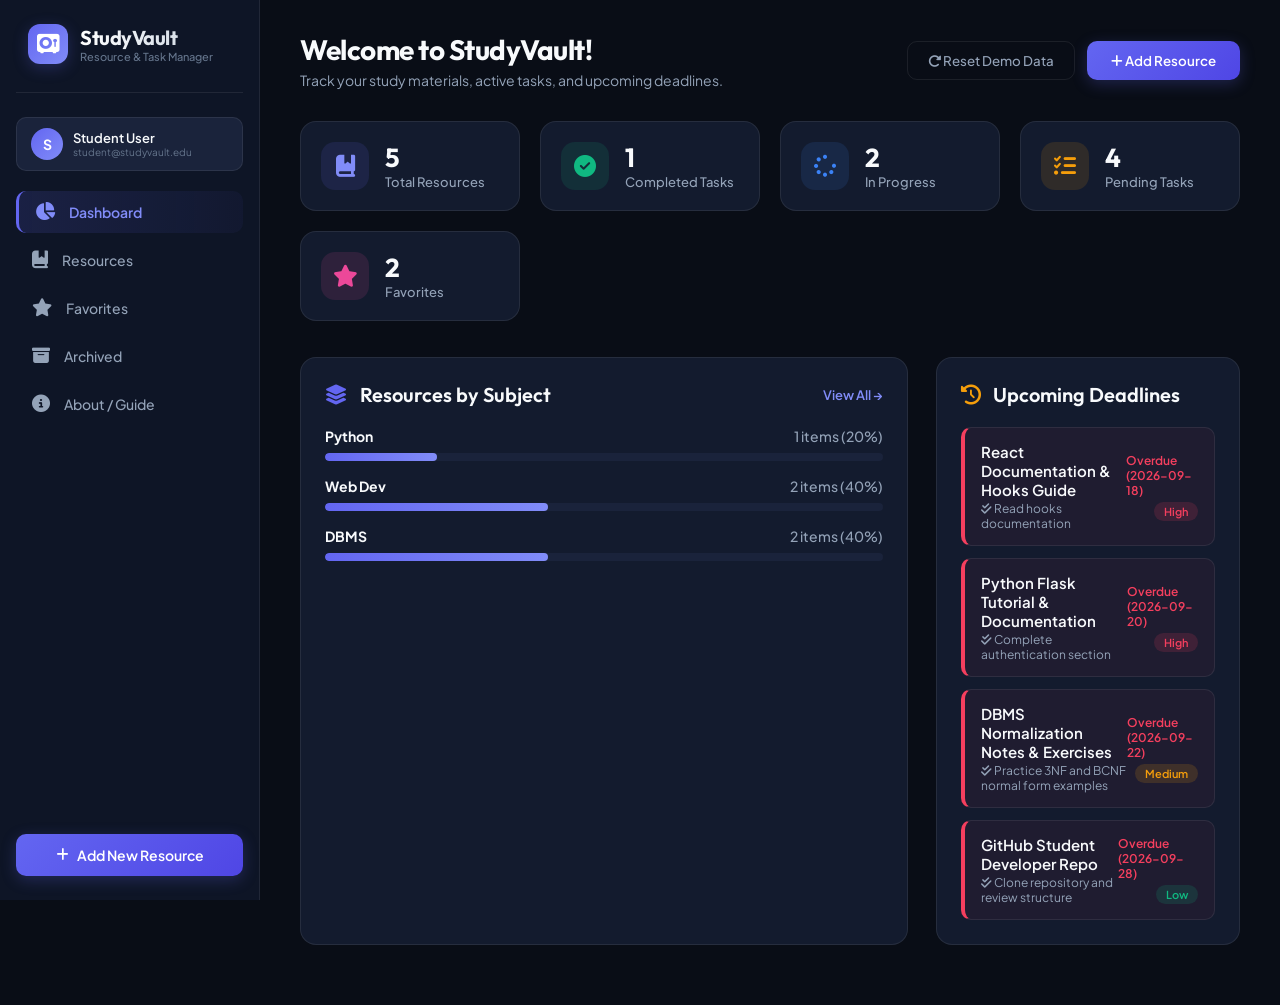
==== index.html @ 20b6e7e4 "Add live index.html for GitHub Pages deployment" ====
<!DOCTYPE html>
<html lang="en">
<head>
  <meta charset="UTF-8">
  <meta name="viewport" content="width=device-width, initial-scale=1.0">
  <title>StudyVault - Student Study Resource & Task Manager</title>
  <link rel="stylesheet" href="static/css/style.css">
  <link rel="stylesheet" href="https://cdnjs.cloudflare.com/ajax/libs/font-awesome/6.4.0/css/all.min.css">
</head>
<body>
  <div class="app-container">
    <!-- Sidebar Navigation -->
    <aside class="sidebar" id="sidebar">
      <div class="brand">
        <div class="brand-icon">
          <i class="fa-solid fa-vault"></i>
        </div>
        <div class="brand-text">
          <h1>StudyVault</h1>
          <p>Resource & Task Manager</p>
        </div>
      </div>

      <div style="background-color: var(--bg-input); border: 1px solid var(--border-color); border-radius: var(--radius-md); padding: 10px 14px; margin-bottom: 20px; display: flex; align-items: center; gap: 10px;">
        <div style="width: 32px; height: 32px; border-radius: 50%; background: linear-gradient(135deg, var(--primary), #818cf8); display: flex; align-items: center; justify-content: center; font-weight: 700; color: white; font-size: 14px;">
          S
        </div>
        <div style="overflow: hidden;">
          <div style="font-size: 13px; font-weight: 600; white-space: nowrap; overflow: hidden; text-overflow: ellipsis; color: var(--text-main);">
            Student User
          </div>
          <div style="font-size: 10px; color: var(--text-dim); white-space: nowrap; overflow: hidden; text-overflow: ellipsis;">
            student@studyvault.edu
          </div>
        </div>
      </div>

      <ul class="nav-menu">
        <li class="nav-item active" id="nav-dashboard" onclick="switchTab('dashboard')">
          <a href="#">
            <span class="nav-icon"><i class="fa-solid fa-chart-pie"></i></span>
            Dashboard
          </a>
        </li>
        <li class="nav-item" id="nav-resources" onclick="switchTab('resources')">
          <a href="#">
            <span class="nav-icon"><i class="fa-solid fa-book-bookmark"></i></span>
            Resources
          </a>
        </li>
        <li class="nav-item" id="nav-favorites" onclick="switchTab('favorites')">
          <a href="#">
            <span class="nav-icon"><i class="fa-solid fa-star"></i></span>
            Favorites
          </a>
        </li>
        <li class="nav-item" id="nav-archived" onclick="switchTab('archived')">
          <a href="#">
            <span class="nav-icon"><i class="fa-solid fa-box-archive"></i></span>
            Archived
          </a>
        </li>
        <li class="nav-item" id="nav-about" onclick="switchTab('about')">
          <a href="#">
            <span class="nav-icon"><i class="fa-solid fa-circle-info"></i></span>
            About / Guide
          </a>
        </li>
      </ul>

      <button class="btn-quick-add" onclick="openAddModal()">
        <i class="fa-solid fa-plus"></i> Add New Resource
      </button>
    </aside>

    <!-- Main Content -->
    <main class="main-content">
      <!-- DASHBOARD TAB -->
      <div id="tab-dashboard" class="tab-pane">
        <div class="top-bar">
          <div class="page-title">
            <h2>Welcome to StudyVault!</h2>
            <p>Track your study materials, active tasks, and upcoming deadlines.</p>
          </div>
          <div class="top-actions">
            <button class="btn-cancel" onclick="resetSampleData()" title="Reset Sample Data">
              <i class="fa-solid fa-rotate-right"></i> Reset Demo Data
            </button>
            <button class="btn-save" onclick="openAddModal()">
              <i class="fa-solid fa-plus"></i> Add Resource
            </button>
          </div>
        </div>

        <div class="stats-grid">
          <div class="stat-card">
            <div class="stat-icon-wrapper stat-total"><i class="fa-solid fa-book-bookmark"></i></div>
            <div class="stat-info">
              <div class="stat-value" id="dashTotal">0</div>
              <div class="stat-label">Total Resources</div>
            </div>
          </div>
          <div class="stat-card">
            <div class="stat-icon-wrapper stat-completed"><i class="fa-solid fa-circle-check"></i></div>
            <div class="stat-info">
              <div class="stat-value" id="dashCompleted">0</div>
              <div class="stat-label">Completed Tasks</div>
            </div>
          </div>
          <div class="stat-card">
            <div class="stat-icon-wrapper stat-progress"><i class="fa-solid fa-spinner"></i></div>
            <div class="stat-info">
              <div class="stat-value" id="dashProgress">0</div>
              <div class="stat-label">In Progress</div>
            </div>
          </div>
          <div class="stat-card">
            <div class="stat-icon-wrapper stat-tasks"><i class="fa-solid fa-list-check"></i></div>
            <div class="stat-info">
              <div class="stat-value" id="dashPending">0</div>
              <div class="stat-label">Pending Tasks</div>
            </div>
          </div>
          <div class="stat-card">
            <div class="stat-icon-wrapper stat-favorites"><i class="fa-solid fa-star"></i></div>
            <div class="stat-info">
              <div class="stat-value" id="dashFavs">0</div>
              <div class="stat-label">Favorites</div>
            </div>
          </div>
        </div>

        <div class="dashboard-grid">
          <div class="panel">
            <div class="section-header">
              <h3><i class="fa-solid fa-layer-group" style="color: var(--primary); margin-right: 8px;"></i> Resources by Subject</h3>
              <a href="#" onclick="switchTab('resources')" style="color: #818cf8; text-decoration: none; font-size: 13px; font-weight: 600;">View All &rarr;</a>
            </div>
            <div class="subject-list" id="dashSubjectList"></div>
          </div>

          <div class="panel">
            <div class="section-header">
              <h3><i class="fa-solid fa-clock-rotate-left" style="color: var(--priority-medium); margin-right: 8px;"></i> Upcoming Deadlines</h3>
            </div>
            <div class="deadline-list" id="dashDeadlineList"></div>
          </div>
        </div>
      </div>

      <!-- RESOURCES CATALOG TAB -->
      <div id="tab-resources" class="tab-pane" style="display: none;">
        <div class="top-bar">
          <div class="page-title">
            <h2>Study Resources Catalog</h2>
            <p>Organize, search, and manage your websites, tutorials, and repositories.</p>
          </div>
          <div class="top-actions">
            <button class="btn-save" onclick="openAddModal()">
              <i class="fa-solid fa-plus"></i> Add Resource
            </button>
          </div>
        </div>

        <div class="filter-bar">
          <div class="search-box">
            <i class="fa-solid fa-magnifying-glass search-icon"></i>
            <input type="text" id="searchInput" placeholder="Search by title, subject, tags, task..." oninput="renderApp()">
          </div>
          <select id="filterSubject" class="filter-select" onchange="renderApp()"><option value="">All Subjects</option></select>
          <select id="filterCategory" class="filter-select" onchange="renderApp()">
            <option value="">All Categories</option>
            <option value="Tutorial">Tutorial</option>
            <option value="YouTube">YouTube</option>
            <option value="GitHub">GitHub</option>
            <option value="Documentation">Documentation</option>
            <option value="Research">Research</option>
            <option value="Notes">Notes</option>
            <option value="Other">Other</option>
          </select>
          <select id="filterStatus" class="filter-select" onchange="renderApp()">
            <option value="">All Statuses</option>
            <option value="Not Started">Not Started</option>
            <option value="In Progress">In Progress</option>
            <option value="Completed">Completed</option>
          </select>
          <select id="filterPriority" class="filter-select" onchange="renderApp()">
            <option value="">All Priorities</option>
            <option value="High">High Priority</option>
            <option value="Medium">Medium Priority</option>
            <option value="Low">Low Priority</option>
          </select>
          <button class="btn-cancel" onclick="resetFilterInputs()" style="padding: 10px 14px; font-size: 13px;">
            <i class="fa-solid fa-filter-circle-xmark"></i> Clear Filters
          </button>
        </div>

        <div class="resource-grid" id="gridResources"></div>
      </div>

      <!-- FAVORITES TAB -->
      <div id="tab-favorites" class="tab-pane" style="display: none;">
        <div class="top-bar">
          <div class="page-title">
            <h2><i class="fa-solid fa-star" style="color: #ec4899; margin-right: 6px;"></i> Favorite Resources</h2>
            <p>Starred tutorials, documentation, and key links.</p>
          </div>
        </div>
        <div class="resource-grid" id="gridFavorites"></div>
      </div>

      <!-- ARCHIVED TAB -->
      <div id="tab-archived" class="tab-pane" style="display: none;">
        <div class="top-bar">
          <div class="page-title">
            <h2><i class="fa-solid fa-box-archive" style="color: var(--text-dim); margin-right: 6px;"></i> Archived Resources</h2>
            <p>Stored resources kept out of active view. Restore anytime.</p>
          </div>
        </div>
        <div class="resource-grid" id="gridArchived"></div>
      </div>

      <!-- ABOUT TAB -->
      <div id="tab-about" class="tab-pane" style="display: none;">
        <div class="top-bar">
          <div class="page-title">
            <h2>About StudyVault & Demo Checklist</h2>
            <p>Student resource & task management system.</p>
          </div>
        </div>
        <div class="panel">
          <h3 style="margin-bottom: 12px; font-family: 'Outfit'; color: #818cf8;"><i class="fa-solid fa-graduation-cap"></i> Concept</h3>
          <p style="color: var(--text-muted); line-height: 1.6; font-size: 14px;">
            StudyVault bridges the gap between saving study links and actually completing tasks. Every resource links directly:
          </p>
          <div style="background-color: var(--bg-input); padding: 16px; border-radius: 10px; margin: 16px 0; display: flex; align-items: center; justify-content: space-around; font-weight: 600; font-size: 14px; border: 1px solid var(--border-color);">
            <div><i class="fa-solid fa-link" style="color: var(--primary);"></i> Study Resource</div> &rarr;
            <div><i class="fa-solid fa-list-check" style="color: var(--priority-medium);"></i> Action Task</div> &rarr;
            <div><i class="fa-solid fa-calendar-days" style="color: var(--priority-high);"></i> Target Deadline</div> &rarr;
            <div><i class="fa-solid fa-circle-check" style="color: var(--status-completed);"></i> Completion</div>
          </div>
        </div>
      </div>
    </main>
  </div>

  <!-- Global Modal Form -->
  <div class="modal-overlay" id="modalOverlay">
    <div class="modal-card">
      <div class="modal-header">
        <h3 id="modalTitle">Add New Study Resource</h3>
        <button class="btn-close-modal" onclick="closeModal()">&times;</button>
      </div>
      <form id="resourceForm" onsubmit="saveResource(event)">
        <input type="hidden" id="resId">
        
        <div class="form-group full">
          <label for="resUrl">Resource Web URL *</label>
          <div class="url-input-wrap">
            <input type="url" id="resUrl" placeholder="https://example.com/flask-tutorial" required onblur="checkDuplicateUrl()">
            <button type="button" class="btn-auto-title" onclick="autoFetchTitle()" id="btnAutoTitle">
              <i class="fa-solid fa-wand-magic-sparkles"></i> Auto Title
            </button>
          </div>
          <small id="dupWarning" style="color: var(--priority-medium); font-size: 11px; margin-top: 4px; display: none;"></small>
        </div>

        <div class="form-group full">
          <label for="resTitle">Resource Title *</label>
          <input type="text" id="resTitle" placeholder="e.g. Python Flask Tutorial & Authentication" required>
        </div>

        <div class="form-grid">
          <div class="form-group">
            <label for="resSubject">Subject *</label>
            <input type="text" id="resSubject" placeholder="e.g. Python, DBMS, Web Dev" required>
          </div>
          <div class="form-group">
            <label for="resCategory">Category</label>
            <select id="resCategory">
              <option value="Tutorial">Tutorial</option>
              <option value="YouTube">YouTube</option>
              <option value="GitHub">GitHub</option>
              <option value="Documentation">Documentation</option>
              <option value="Research">Research</option>
              <option value="Notes">Notes</option>
              <option value="Other">Other</option>
            </select>
          </div>
        </div>

        <div class="form-group full">
          <label for="resTask">Associated Action / Task (Optional)</label>
          <input type="text" id="resTask" placeholder="e.g. Complete authentication section">
        </div>

        <div class="form-grid">
          <div class="form-group">
            <label for="resDeadline">Task Deadline</label>
            <input type="date" id="resDeadline">
          </div>
          <div class="form-group">
            <label for="resPriority">Priority</label>
            <select id="resPriority">
              <option value="Low">Low</option>
              <option value="Medium" selected>Medium</option>
              <option value="High">High</option>
            </select>
          </div>
        </div>

        <div class="form-grid">
          <div class="form-group">
            <label for="resStatus">Status</label>
            <select id="resStatus">
              <option value="Not Started">Not Started</option>
              <option value="In Progress">In Progress</option>
              <option value="Completed">Completed</option>
            </select>
          </div>
          <div class="form-group">
            <label for="resTags">Tags (comma separated)</label>
            <input type="text" id="resTags" placeholder="e.g. flask, auth, python">
          </div>
        </div>

        <div class="form-group full">
          <label for="resDesc">Description / Notes</label>
          <textarea id="resDesc" rows="3" placeholder="Key notes about this link..."></textarea>
        </div>

        <div class="modal-footer">
          <button type="button" class="btn-cancel" onclick="closeModal()">Cancel</button>
          <button type="submit" class="btn-save" id="btnSave">Save Resource</button>
        </div>
      </form>
    </div>
  </div>

  <!-- Delete Modal -->
  <div class="modal-overlay" id="deleteModal">
    <div class="modal-card" style="max-width: 400px; text-align: center;">
      <div style="font-size: 36px; color: var(--priority-high); margin-bottom: 10px;">
        <i class="fa-solid fa-trash-can"></i>
      </div>
      <h3>Confirm Deletion</h3>
      <p style="color: var(--text-muted); font-size: 13px; margin-top: 6px;">Permanently delete this resource?</p>
      <div class="modal-footer" style="justify-content: center; margin-top: 16px;">
        <button type="button" class="btn-cancel" onclick="closeDeleteModal()">Cancel</button>
        <button type="button" class="btn-save" style="background: var(--priority-high);" onclick="confirmDelete()">Delete</button>
      </div>
    </div>
  </div>

  <!-- Toast Container -->
  <div class="toast-container" id="toastContainer"></div>

  <!-- Application Logic -->
  <script>
    const STORAGE_KEY = 'studyvault_resources_v1';
    let resources = [];
    let deleteTargetId = null;

    const initialSeed = [
      {
        id: 101,
        title: "Python Flask Tutorial & Documentation",
        url: "https://flask.palletsprojects.com/en/stable/",
        subject: "Python",
        category: "Tutorial",
        tags: "flask, web, python, backend",
        description: "Official documentation covering Flask fundamentals, application context, blue-prints, and request handling.",
        task: "Complete authentication section",
        deadline: "2026-09-20",
        priority: "High",
        status: "In Progress",
        favorite: 1,
        archived: 0
      },
      {
        id: 102,
        title: "React Documentation & Hooks Guide",
        url: "https://react.dev/learn",
        subject: "Web Dev",
        category: "Documentation",
        tags: "react, frontend, javascript, hooks",
        description: "Interactive guide on modern React, functional components, useEffect, and custom hooks.",
        task: "Read hooks documentation",
        deadline: "2026-09-18",
        priority: "High",
        status: "In Progress",
        favorite: 1,
        archived: 0
      },
      {
        id: 103,
        title: "DBMS Normalization Notes & Exercises",
        url: "https://www.geeksforgeeks.org/dbms-normalization-1nf-2nf-3nf-bcnf/",
        subject: "DBMS",
        category: "Notes",
        tags: "database, normalization, 3NF, BCNF",
        description: "Comprehensive reference guide explaining Functional Dependencies, 1NF, 2NF, 3NF, and BCNF.",
        task: "Practice 3NF and BCNF normal form examples",
        deadline: "2026-09-22",
        priority: "Medium",
        status: "Not Started",
        favorite: 0,
        archived: 0
      },
      {
        id: 104,
        title: "GitHub Student Developer Repo",
        url: "https://github.com/public-apis/public-apis",
        subject: "Web Dev",
        category: "GitHub",
        tags: "github, open-source, apis",
        description: "Collective list of free APIs for software development.",
        task: "Clone repository and review structure",
        deadline: "2026-09-28",
        priority: "Low",
        status: "Not Started",
        favorite: 0,
        archived: 0
      },
      {
        id: 105,
        title: "SQL Join Queries Tutorial",
        url: "https://www.w3schools.com/sql/sql_join.asp",
        subject: "DBMS",
        category: "Tutorial",
        tags: "sql, dbms, queries",
        description: "Visual breakdown of INNER JOIN, LEFT JOIN, and RIGHT JOIN.",
        task: "Solve join queries exercise",
        deadline: "2026-09-15",
        priority: "High",
        status: "Completed",
        favorite: 0,
        archived: 0
      }
    ];

    function loadData() {
      const raw = localStorage.getItem(STORAGE_KEY);
      if (raw) {
        try { resources = JSON.parse(raw); } catch (e) { resources = [...initialSeed]; }
      } else {
        resources = [...initialSeed];
        saveData();
      }
    }

    function saveData() {
      localStorage.setItem(STORAGE_KEY, JSON.stringify(resources));
      renderApp();
    }

    function resetSampleData() {
      if (confirm("Reset all study resources to initial sample data?")) {
        resources = [...initialSeed];
        saveData();
        showToast("Sample data restored!", "success");
      }
    }

    document.addEventListener('DOMContentLoaded', () => {
      loadData();
    });

    function switchTab(tab) {
      document.querySelectorAll('.tab-pane').forEach(el => el.style.display = 'none');
      document.querySelectorAll('.nav-item').forEach(el => el.classList.remove('active'));
      
      document.getElementById(`tab-${tab}`).style.display = 'block';
      const navEl = document.getElementById(`nav-${tab}`);
      if (navEl) navEl.classList.add('active');

      renderApp();
    }

    function renderApp() {
      updateDashboard();
      updateSubjectFilterDropdown();
      renderGrid('gridResources', r => r.archived === 0);
      renderGrid('gridFavorites', r => r.archived === 0 && r.favorite === 1);
      renderGrid('gridArchived', r => r.archived === 1);
    }

    function updateDashboard() {
      const active = resources.filter(r => r.archived === 0);
      const total = active.length;
      const completed = active.filter(r => r.status === 'Completed').length;
      const inProgress = active.filter(r => r.status === 'In Progress').length;
      const pendingTasks = active.filter(r => r.status !== 'Completed' && r.task && r.task.trim()).length;
      const favs = active.filter(r => r.favorite === 1).length;

      document.getElementById('dashTotal').innerText = total;
      document.getElementById('dashCompleted').innerText = completed;
      document.getElementById('dashProgress').innerText = inProgress;
      document.getElementById('dashPending').innerText = pendingTasks;
      document.getElementById('dashFavs').innerText = favs;

      // Subject breakdown
      const counts = {};
      active.forEach(r => {
        const s = r.subject || 'Other';
        counts[s] = (counts[s] || 0) + 1;
      });

      const sbContainer = document.getElementById('dashSubjectList');
      if (Object.keys(counts).length === 0) {
        sbContainer.innerHTML = `<p style="color: var(--text-muted); font-size: 13px;">No subjects added yet.</p>`;
      } else {
        sbContainer.innerHTML = Object.keys(counts).map(s => {
          const count = counts[s];
          const pct = total > 0 ? Math.round((count / total) * 100) : 0;
          return `
            <div class="subject-item">
              <div class="subject-meta">
                <span><strong>${s}</strong></span>
                <span style="color: var(--text-muted);">${count} items (${pct}%)</span>
              </div>
              <div class="subject-bar-bg"><div class="subject-bar-fill" style="width: ${pct}%;"></div></div>
            </div>
          `;
        }).join('');
      }

      // Upcoming Deadlines
      const deadlines = active
        .filter(r => r.deadline && r.status !== 'Completed')
        .sort((a, b) => a.deadline.localeCompare(b.deadline))
        .slice(0, 5);

      const dlContainer = document.getElementById('dashDeadlineList');
      const todayStr = new Date().toISOString().split('T')[0];

      if (deadlines.length === 0) {
        dlContainer.innerHTML = `<p style="color: var(--text-dim); text-align: center; padding: 10px;">No pending deadlines!</p>`;
      } else {
        dlContainer.innerHTML = deadlines.map(d => {
          const isOverdue = d.deadline < todayStr;
          return `
            <div class="deadline-card ${isOverdue ? 'overdue' : ''}">
              <div class="deadline-info">
                <h4>${d.title}</h4>
                <p><i class="fa-solid fa-check-double"></i> ${d.task || 'Study Resource'}</p>
              </div>
              <div class="deadline-tag">
                <span class="due-date ${isOverdue ? 'overdue-text' : ''}">${isOverdue ? 'Overdue (' + d.deadline + ')' : d.deadline}</span>
                <span class="badge badge-priority-${d.priority.toLowerCase()}">${d.priority}</span>
              </div>
            </div>
          `;
        }).join('');
      }
    }

    function updateSubjectFilterDropdown() {
      const select = document.getElementById('filterSubject');
      if (!select) return;
      const current = select.value;
      const set = new Set();
      resources.forEach(r => r.subject && set.add(r.subject));
      
      let html = `<option value="">All Subjects</option>`;
      Array.from(set).sort().forEach(s => {
        html += `<option value="${s}" ${current === s ? 'selected' : ''}>${s}</option>`;
      });
      select.innerHTML = html;
    }

    function renderGrid(gridId, predicate) {
      const container = document.getElementById(gridId);
      if (!container) return;

      let list = resources.filter(predicate);

      if (gridId === 'gridResources') {
        const q = (document.getElementById('searchInput')?.value || '').toLowerCase().trim();
        const sub = document.getElementById('filterSubject')?.value || '';
        const cat = document.getElementById('filterCategory')?.value || '';
        const st = document.getElementById('filterStatus')?.value || '';
        const pri = document.getElementById('filterPriority')?.value || '';

        if (sub) list = list.filter(r => r.subject.toLowerCase() === sub.toLowerCase());
        if (cat) list = list.filter(r => (r.category || 'Other').toLowerCase() === cat.toLowerCase());
        if (st) list = list.filter(r => r.status.toLowerCase() === st.toLowerCase());
        if (pri) list = list.filter(r => r.priority.toLowerCase() === pri.toLowerCase());
        if (q) {
          list = list.filter(r =>
            r.title.toLowerCase().includes(q) ||
            r.subject.toLowerCase().includes(q) ||
            (r.tags && r.tags.toLowerCase().includes(q)) ||
            (r.task && r.task.toLowerCase().includes(q)) ||
            (r.description && r.description.toLowerCase().includes(q))
          );
        }
      }

      if (list.length === 0) {
        container.innerHTML = `
          <div class="empty-state">
            <i class="fa-solid fa-folder-open empty-icon"></i>
            <h4>No study resources found</h4>
            <p>Try clearing filters or adding a new resource!</p>
          </div>
        `;
        return;
      }

      const todayStr = new Date().toISOString().split('T')[0];

      container.innerHTML = list.map(r => {
        const isFav = r.favorite === 1;
        const isArch = r.archived === 1;
        const isOverdue = r.deadline && r.deadline < todayStr && r.status !== 'Completed';

        const tagPills = r.tags ? r.tags.split(',').map(t => `<span class="tag-pill">#${t.trim()}</span>`).join(' ') : '';

        return `
          <div class="resource-card">
            <div class="card-header">
              <div class="card-badges">
                <span class="badge badge-subject">${r.subject}</span>
                <span class="badge badge-category">${r.category || 'Other'}</span>
                <span class="badge badge-priority-${r.priority.toLowerCase()}">${r.priority}</span>
              </div>
              ${!isArch ? `
                <button class="btn-fav ${isFav ? 'active' : ''}" onclick="toggleFav(${r.id})">
                  <i class="fa-${isFav ? 'solid' : 'regular'} fa-star"></i>
                </button>
              ` : ''}
            </div>

            <div>
              <h3 class="card-title">${r.title}</h3>
              ${r.description ? `<p class="card-desc" style="margin-top: 6px;">${r.description}</p>` : ''}
            </div>

            ${r.task ? `
              <div class="card-task-box">
                <div class="card-task-title"><i class="fa-solid fa-list-check"></i> Associated Action</div>
                <div class="card-task-text">${r.task}</div>
              </div>
            ` : ''}

            <div style="display: flex; justify-content: space-between; align-items: center;">
              ${r.deadline ? `<div class="card-deadline"><i class="fa-solid fa-calendar-day"></i> Due: <span class="due-date ${isOverdue ? 'overdue-text' : ''}">${isOverdue ? 'Overdue (' + r.deadline + ')' : r.deadline}</span></div>` : '<div></div>'}
              <select class="status-dropdown badge-status-${r.status.toLowerCase().replace(/\s+/g, '-')}" onchange="changeStatus(${r.id}, this.value)">
                <option value="Not Started" ${r.status === 'Not Started' ? 'selected' : ''}>Not Started</option>
                <option value="In Progress" ${r.status === 'In Progress' ? 'selected' : ''}>In Progress</option>
                <option value="Completed" ${r.status === 'Completed' ? 'selected' : ''}>Completed</option>
              </select>
            </div>

            ${tagPills ? `<div class="tags-list">${tagPills}</div>` : ''}

            <div class="card-actions">
              <a href="${r.url}" target="_blank" rel="noopener" class="btn-open-link">
                <i class="fa-solid fa-arrow-up-right-from-square"></i> Open Resource
              </a>
              <div class="btn-action-group">
                ${isArch ? `
                  <button class="btn-icon" onclick="toggleArchive(${r.id})" title="Restore"><i class="fa-solid fa-rotate-left"></i></button>
                  <button class="btn-icon danger" onclick="openDeleteModal(${r.id})" title="Delete"><i class="fa-solid fa-trash-can"></i></button>
                ` : `
                  <button class="btn-icon" onclick="openEditModal(${r.id})" title="Edit"><i class="fa-solid fa-pen-to-square"></i></button>
                  <button class="btn-icon" onclick="toggleArchive(${r.id})" title="Archive"><i class="fa-solid fa-box-archive"></i></button>
                  <button class="btn-icon danger" onclick="openDeleteModal(${r.id})" title="Delete"><i class="fa-solid fa-trash-can"></i></button>
                `}
              </div>
            </div>
          </div>
        `;
      }).join('');
    }

    // Modal Operations
    function openAddModal() {
      document.getElementById('modalTitle').innerText = 'Add New Study Resource';
      document.getElementById('resourceForm').reset();
      document.getElementById('resId').value = '';
      document.getElementById('dupWarning').style.display = 'none';
      document.getElementById('modalOverlay').classList.add('active');
    }

    function openEditModal(id) {
      const item = resources.find(r => r.id === id);
      if (!item) return;
      document.getElementById('modalTitle').innerText = 'Edit Study Resource';
      document.getElementById('resId').value = item.id;
      document.getElementById('resUrl').value = item.url;
      document.getElementById('resTitle').value = item.title;
      document.getElementById('resSubject').value = item.subject;
      document.getElementById('resCategory').value = item.category || 'Other';
      document.getElementById('resTask').value = item.task || '';
      document.getElementById('resDeadline').value = item.deadline || '';
      document.getElementById('resPriority').value = item.priority || 'Medium';
      document.getElementById('resStatus').value = item.status || 'Not Started';
      document.getElementById('resTags').value = item.tags || '';
      document.getElementById('resDesc').value = item.description || '';
      document.getElementById('dupWarning').style.display = 'none';
      document.getElementById('modalOverlay').classList.add('active');
    }

    function closeModal() {
      document.getElementById('modalOverlay').classList.remove('active');
    }

    function checkDuplicateUrl() {
      const url = document.getElementById('resUrl').value.trim().toLowerCase();
      const currentId = document.getElementById('resId').value;
      const warning = document.getElementById('dupWarning');

      if (!url) { warning.style.display = 'none'; return; }

      const exists = resources.some(r => r.url.toLowerCase().replace(/\/$/, '') === url.replace(/\/$/, '') && String(r.id) !== String(currentId));
      if (exists) {
        warning.innerText = 'This resource URL is already saved in your vault.';
        warning.style.display = 'block';
      } else {
        warning.style.display = 'none';
      }
    }

    function autoFetchTitle() {
      const url = document.getElementById('resUrl').value.trim();
      const titleInput = document.getElementById('resTitle');
      const btn = document.getElementById('btnAutoTitle');

      if (!url) { showToast('Please enter a URL first!', 'warning'); return; }

      btn.innerHTML = `<i class="fa-solid fa-spinner fa-spin"></i> Fetching...`;
      
      // Use client fetch or fallback title clean up
      fetch(`https://api.allorigins.win/get?url=${encodeURIComponent(url)}`)
        .then(res => res.json())
        .then(data => {
          btn.innerHTML = `<i class="fa-solid fa-wand-magic-sparkles"></i> Auto Title`;
          if (data && data.contents) {
            const match = data.contents.match(/<title[^>]*>([^<]+)<\/title>/i);
            if (match && match[1]) {
              titleInput.value = match[1].trim();
              showToast("Title fetched automatically!", "success");
              return;
            }
          }
          fallbackTitleGenerator(url);
        })
        .catch(() => {
          btn.innerHTML = `<i class="fa-solid fa-wand-magic-sparkles"></i> Auto Title`;
          fallbackTitleGenerator(url);
        });
    }

    function fallbackTitleGenerator(url) {
      try {
        const parsed = new URL(url.startsWith('http') ? url : 'https://' + url);
        let name = parsed.pathname.split('/').filter(Boolean).pop() || parsed.hostname;
        name = name.replace(/[-_]/g, ' ').replace(/\.[^/.]+$/, '');
        name = name.charAt(0).toUpperCase() + name.slice(1);
        document.getElementById('resTitle').value = name;
        showToast("Auto-generated clean title from URL!", "info");
      } catch (e) {
        showToast("Please type title manually.", "warning");
      }
    }

    function saveResource(event) {
      event.preventDefault();
      const id = document.getElementById('resId').value;
      const url = document.getElementById('resUrl').value.trim();
      const title = document.getElementById('resTitle').value.trim();
      const subject = document.getElementById('resSubject').value.trim();

      const exists = resources.some(r => r.url.toLowerCase().replace(/\/$/, '') === url.toLowerCase().replace(/\/$/, '') && String(r.id) !== String(id));
      if (exists) {
        showToast('This URL is already saved in your StudyVault!', 'warning');
        return;
      }

      const itemData = {
        title,
        url: url.startsWith('http') ? url : 'https://' + url,
        subject,
        category: document.getElementById('resCategory').value,
        task: document.getElementById('resTask').value.trim(),
        deadline: document.getElementById('resDeadline').value,
        priority: document.getElementById('resPriority').value,
        status: document.getElementById('resStatus').value,
        tags: document.getElementById('resTags').value.trim(),
        description: document.getElementById('resDesc').value.trim()
      };

      if (id) {
        const idx = resources.findIndex(r => String(r.id) === String(id));
        if (idx !== -1) {
          resources[idx] = { ...resources[idx], ...itemData };
          showToast('Resource updated successfully!', 'success');
        }
      } else {
        const newItem = {
          id: Date.now(),
          ...itemData,
          favorite: 0,
          archived: 0
        };
        resources.unshift(newItem);
        showToast('Study resource added!', 'success');
      }

      closeModal();
      saveData();
    }

    function toggleFav(id) {
      const item = resources.find(r => r.id === id);
      if (item) {
        item.favorite = item.favorite === 1 ? 0 : 1;
        showToast(item.favorite === 1 ? 'Added to Favorites!' : 'Removed from Favorites', 'info');
        saveData();
      }
    }

    function toggleArchive(id) {
      const item = resources.find(r => r.id === id);
      if (item) {
        item.archived = item.archived === 1 ? 0 : 1;
        showToast(item.archived === 1 ? 'Resource archived!' : 'Resource restored!', 'info');
        saveData();
      }
    }

    function changeStatus(id, newStatus) {
      const item = resources.find(r => r.id === id);
      if (item) {
        item.status = newStatus;
        showToast(`Status updated to "${newStatus}"`, 'success');
        saveData();
      }
    }

    function openDeleteModal(id) {
      deleteTargetId = id;
      document.getElementById('deleteModal').classList.add('active');
    }
    function closeDeleteModal() {
      deleteTargetId = null;
      document.getElementById('deleteModal').classList.remove('active');
    }
    function confirmDelete() {
      if (deleteTargetId) {
        resources = resources.filter(r => r.id !== deleteTargetId);
        showToast('Resource permanently deleted!', 'success');
        closeDeleteModal();
        saveData();
      }
    }

    function resetFilterInputs() {
      if (document.getElementById('searchInput')) document.getElementById('searchInput').value = '';
      if (document.getElementById('filterSubject')) document.getElementById('filterSubject').value = '';
      if (document.getElementById('filterCategory')) document.getElementById('filterCategory').value = '';
      if (document.getElementById('filterStatus')) document.getElementById('filterStatus').value = '';
      if (document.getElementById('filterPriority')) document.getElementById('filterPriority').value = '';
      renderApp();
    }

    function showToast(msg, type = 'info') {
      const container = document.getElementById('toastContainer');
      const toast = document.createElement('div');
      toast.className = `toast ${type}`;
      toast.innerHTML = `<i class="fa-solid fa-circle-info"></i><div class="toast-msg">${msg}</div>`;
      container.appendChild(toast);
      setTimeout(() => {
        toast.style.opacity = '0';
        setTimeout(() => toast.remove(), 300);
      }, 3000);
    }
  </script>
</body>
</html>
---- static/css/style.css ----
/* StudyVault - Premium Dark/Modern CSS Design System */
@import url('https://fonts.googleapis.com/css2?family=Outfit:wght@300;400;500;600;700&family=Plus+Jakarta+Sans:wght@400;500;600;700&display=swap');

:root {
  /* Theme Colors */
  --bg-dark: #090d16;
  --bg-card: #131b2e;
  --bg-card-hover: #1c2744;
  --bg-sidebar: #0e1526;
  --bg-input: #1a233b;
  
  --border-color: rgba(255, 255, 255, 0.08);
  --border-color-focus: #6366f1;
  
  --primary: #6366f1;
  --primary-hover: #4f46e5;
  --primary-glow: rgba(99, 102, 241, 0.25);
  
  --text-main: #f8fafc;
  --text-muted: #94a3b8;
  --text-dim: #64748b;

  /* Status Colors */
  --status-completed: #10b981;
  --status-completed-bg: rgba(16, 185, 129, 0.12);
  --status-progress: #3b82f6;
  --status-progress-bg: rgba(59, 130, 246, 0.12);
  --status-notstarted: #64748b;
  --status-notstarted-bg: rgba(100, 116, 139, 0.15);

  /* Priority Colors */
  --priority-high: #f43f5e;
  --priority-high-bg: rgba(244, 63, 94, 0.15);
  --priority-medium: #f59e0b;
  --priority-medium-bg: rgba(245, 158, 11, 0.15);
  --priority-low: #10b981;
  --priority-low-bg: rgba(16, 185, 129, 0.15);

  /* Shadows & Radius */
  --radius-lg: 16px;
  --radius-md: 10px;
  --radius-sm: 6px;
  --shadow-main: 0 10px 25px -5px rgba(0, 0, 0, 0.4);
  --transition: all 0.2s cubic-bezier(0.4, 0, 0.2, 1);
}

/* Reset & Base Styles */
* {
  margin: 0;
  padding: 0;
  box-sizing: border-box;
  font-family: 'Plus Jakarta Sans', sans-serif;
}

body {
  background-color: var(--bg-dark);
  color: var(--text-main);
  min-height: 100vh;
  display: flex;
  overflow-x: hidden;
}

/* App Container */
.app-container {
  display: flex;
  width: 100vw;
  min-height: 100vh;
}

/* Sidebar Navigation */
.sidebar {
  width: 260px;
  background-color: var(--bg-sidebar);
  border-right: 1px solid var(--border-color);
  display: flex;
  flex-direction: column;
  padding: 24px 16px;
  position: fixed;
  height: 100vh;
  z-index: 100;
  transition: var(--transition);
}

.brand {
  display: flex;
  align-items: center;
  gap: 12px;
  padding: 0 12px 28px 12px;
  border-bottom: 1px solid var(--border-color);
  margin-bottom: 24px;
}

.brand-icon {
  width: 40px;
  height: 40px;
  background: linear-gradient(135deg, var(--primary), #818cf8);
  border-radius: 12px;
  display: flex;
  align-items: center;
  justify-content: center;
  font-size: 20px;
  color: white;
  box-shadow: 0 4px 15px var(--primary-glow);
}

.brand-text h1 {
  font-family: 'Outfit', sans-serif;
  font-size: 20px;
  font-weight: 700;
  letter-spacing: -0.5px;
  background: linear-gradient(to right, #ffffff, #cbd5e1);
  -webkit-background-clip: text;
  -webkit-text-fill-color: transparent;
}

.brand-text p {
  font-size: 11px;
  color: var(--text-dim);
  font-weight: 500;
}

/* Nav Menu */
.nav-menu {
  display: flex;
  flex-direction: column;
  gap: 6px;
  list-style: none;
  flex: 1;
}

.nav-item a {
  display: flex;
  align-items: center;
  gap: 14px;
  padding: 12px 16px;
  color: var(--text-muted);
  text-decoration: none;
  border-radius: var(--radius-md);
  font-size: 14px;
  font-weight: 500;
  transition: var(--transition);
}

.nav-item a:hover {
  background-color: rgba(255, 255, 255, 0.05);
  color: var(--text-main);
}

.nav-item.active a {
  background: linear-gradient(90deg, rgba(99, 102, 241, 0.15), rgba(99, 102, 241, 0.05));
  color: #818cf8;
  border-left: 3px solid var(--primary);
  font-weight: 600;
}

.nav-icon {
  font-size: 18px;
  display: flex;
  align-items: center;
}

.badge-count {
  margin-left: auto;
  background: var(--bg-input);
  padding: 2px 8px;
  border-radius: 20px;
  font-size: 11px;
  color: var(--text-muted);
}

/* Quick Add Button in Sidebar */
.btn-quick-add {
  width: 100%;
  padding: 12px;
  background: linear-gradient(135deg, var(--primary), #4f46e5);
  color: white;
  border: none;
  border-radius: var(--radius-md);
  font-weight: 600;
  font-size: 14px;
  display: flex;
  align-items: center;
  justify-content: center;
  gap: 8px;
  cursor: pointer;
  box-shadow: 0 4px 15px var(--primary-glow);
  transition: var(--transition);
  margin-top: auto;
}

.btn-quick-add:hover {
  transform: translateY(-2px);
  box-shadow: 0 6px 20px rgba(99, 102, 241, 0.4);
}

/* Main Content Area */
.main-content {
  margin-left: 260px;
  flex: 1;
  padding: 32px 40px;
  min-height: 100vh;
  width: calc(100vw - 260px);
}

/* Top Bar */
.top-bar {
  display: flex;
  justify-content: space-between;
  align-items: center;
  margin-bottom: 32px;
}

.page-title h2 {
  font-family: 'Outfit', sans-serif;
  font-size: 28px;
  font-weight: 700;
  letter-spacing: -0.5px;
}

.page-title p {
  color: var(--text-muted);
  font-size: 14px;
  margin-top: 4px;
}

.top-actions {
  display: flex;
  gap: 12px;
}

/* Dashboard Metrics Grid */
.stats-grid {
  display: grid;
  grid-template-columns: repeat(auto-fit, minmax(200px, 1fr));
  gap: 20px;
  margin-bottom: 36px;
}

.stat-card {
  background-color: var(--bg-card);
  border: 1px solid var(--border-color);
  border-radius: var(--radius-lg);
  padding: 20px;
  display: flex;
  align-items: center;
  gap: 16px;
  transition: var(--transition);
}

.stat-card:hover {
  transform: translateY(-4px);
  border-color: rgba(255, 255, 255, 0.15);
  box-shadow: var(--shadow-main);
}

.stat-icon-wrapper {
  width: 48px;
  height: 48px;
  border-radius: 14px;
  display: flex;
  align-items: center;
  justify-content: center;
  font-size: 22px;
}

.stat-total { background: rgba(99, 102, 241, 0.12); color: #818cf8; }
.stat-completed { background: var(--status-completed-bg); color: var(--status-completed); }
.stat-progress { background: var(--status-progress-bg); color: var(--status-progress); }
.stat-tasks { background: rgba(245, 158, 11, 0.12); color: #f59e0b; }
.stat-favorites { background: rgba(236, 72, 153, 0.12); color: #ec4899; }

.stat-info .stat-value {
  font-family: 'Outfit', sans-serif;
  font-size: 26px;
  font-weight: 700;
  line-height: 1.2;
}

.stat-info .stat-label {
  font-size: 13px;
  color: var(--text-muted);
  font-weight: 500;
}

/* Section Header */
.section-header {
  display: flex;
  justify-content: space-between;
  align-items: center;
  margin-bottom: 20px;
}

.section-header h3 {
  font-family: 'Outfit', sans-serif;
  font-size: 20px;
  font-weight: 600;
}

/* Dashboard Split Grid */
.dashboard-grid {
  display: grid;
  grid-template-columns: 2fr 1fr;
  gap: 28px;
}

/* Cards & Panel Container */
.panel {
  background-color: var(--bg-card);
  border: 1px solid var(--border-color);
  border-radius: var(--radius-lg);
  padding: 24px;
  margin-bottom: 28px;
}

/* Subject Pills & Bars */
.subject-list {
  display: flex;
  flex-direction: column;
  gap: 16px;
}

.subject-item {
  display: flex;
  flex-direction: column;
  gap: 8px;
}

.subject-meta {
  display: flex;
  justify-content: space-between;
  font-size: 14px;
  font-weight: 500;
}

.subject-bar-bg {
  width: 100%;
  height: 8px;
  background-color: var(--bg-input);
  border-radius: 10px;
  overflow: hidden;
}

.subject-bar-fill {
  height: 100%;
  background: linear-gradient(90deg, var(--primary), #818cf8);
  border-radius: 10px;
  transition: width 0.6s ease;
}

/* Deadline List */
.deadline-list {
  display: flex;
  flex-direction: column;
  gap: 12px;
}

.deadline-card {
  background-color: rgba(255, 255, 255, 0.02);
  border: 1px solid var(--border-color);
  border-radius: var(--radius-md);
  padding: 14px 16px;
  display: flex;
  align-items: center;
  justify-content: space-between;
  transition: var(--transition);
}

.deadline-card:hover {
  background-color: rgba(255, 255, 255, 0.05);
}

.deadline-card.overdue {
  border-left: 4px solid var(--priority-high);
  background: rgba(244, 63, 94, 0.05);
}

.deadline-info h4 {
  font-size: 15px;
  font-weight: 600;
}

.deadline-info p {
  font-size: 12px;
  color: var(--text-muted);
  margin-top: 2px;
}

.deadline-tag {
  display: flex;
  flex-direction: column;
  align-items: flex-end;
  gap: 4px;
}

.due-date {
  font-size: 12px;
  font-weight: 600;
  color: #a5b4fc;
}

.due-date.overdue-text {
  color: var(--priority-high);
}

/* Filters & Search Bar */
.filter-bar {
  display: flex;
  flex-wrap: wrap;
  gap: 14px;
  background-color: var(--bg-card);
  border: 1px solid var(--border-color);
  border-radius: var(--radius-lg);
  padding: 16px 20px;
  margin-bottom: 28px;
  align-items: center;
}

.search-box {
  flex: 1;
  min-width: 240px;
  position: relative;
}

.search-box input {
  width: 100%;
  padding: 10px 16px 10px 42px;
  background-color: var(--bg-input);
  border: 1px solid var(--border-color);
  border-radius: var(--radius-md);
  color: var(--text-main);
  font-size: 14px;
  outline: none;
  transition: var(--transition);
}

.search-box input:focus {
  border-color: var(--primary);
  box-shadow: 0 0 0 3px var(--primary-glow);
}

.search-icon {
  position: absolute;
  left: 14px;
  top: 50%;
  transform: translateY(-50%);
  color: var(--text-dim);
  font-size: 16px;
}

.filter-select {
  padding: 10px 14px;
  background-color: var(--bg-input);
  border: 1px solid var(--border-color);
  border-radius: var(--radius-md);
  color: var(--text-main);
  font-size: 13px;
  outline: none;
  cursor: pointer;
  transition: var(--transition);
}

.filter-select:focus {
  border-color: var(--primary);
}

/* Resource Cards Grid */
.resource-grid {
  display: grid;
  grid-template-columns: repeat(auto-fill, minmax(320px, 1fr));
  gap: 24px;
}

.resource-card {
  background-color: var(--bg-card);
  border: 1px solid var(--border-color);
  border-radius: var(--radius-lg);
  padding: 20px;
  display: flex;
  flex-direction: column;
  justify-content: space-between;
  gap: 16px;
  transition: var(--transition);
  position: relative;
}

.resource-card:hover {
  transform: translateY(-3px);
  border-color: rgba(255, 255, 255, 0.15);
  box-shadow: var(--shadow-main);
}

.card-header {
  display: flex;
  justify-content: space-between;
  align-items: flex-start;
  gap: 12px;
}

.card-badges {
  display: flex;
  flex-wrap: wrap;
  gap: 6px;
}

.badge {
  padding: 3px 10px;
  border-radius: 20px;
  font-size: 11px;
  font-weight: 600;
  text-transform: capitalize;
}

.badge-subject {
  background-color: rgba(99, 102, 241, 0.15);
  color: #a5b4fc;
}

.badge-category {
  background-color: rgba(255, 255, 255, 0.06);
  color: var(--text-muted);
}

.badge-status-completed { background: var(--status-completed-bg); color: var(--status-completed); }
.badge-status-in-progress { background: var(--status-progress-bg); color: var(--status-progress); }
.badge-status-not-started { background: var(--status-notstarted-bg); color: var(--status-notstarted); }

.badge-priority-high { background: var(--priority-high-bg); color: var(--priority-high); }
.badge-priority-medium { background: var(--priority-medium-bg); color: var(--priority-medium); }
.badge-priority-low { background: var(--priority-low-bg); color: var(--priority-low); }

/* Favorite Button */
.btn-fav {
  background: none;
  border: none;
  color: var(--text-dim);
  font-size: 18px;
  cursor: pointer;
  transition: var(--transition);
}

.btn-fav.active {
  color: #ec4899;
}

.btn-fav:hover {
  transform: scale(1.2);
}

/* Card Body */
.card-title {
  font-family: 'Outfit', sans-serif;
  font-size: 18px;
  font-weight: 600;
  color: var(--text-main);
  line-height: 1.3;
}

.card-desc {
  font-size: 13px;
  color: var(--text-muted);
  line-height: 1.5;
  display: -webkit-box;
  -webkit-line-clamp: 2;
  -webkit-box-orient: vertical;
  overflow: hidden;
}

.card-task-box {
  background-color: rgba(0, 0, 0, 0.2);
  border-left: 3px solid var(--primary);
  border-radius: 4px;
  padding: 10px 12px;
}

.card-task-title {
  font-size: 11px;
  text-transform: uppercase;
  letter-spacing: 0.5px;
  color: var(--text-dim);
  font-weight: 600;
}

.card-task-text {
  font-size: 13px;
  font-weight: 500;
  margin-top: 2px;
  color: #e2e8f0;
}

.card-deadline {
  font-size: 12px;
  color: var(--text-muted);
  display: flex;
  align-items: center;
  gap: 6px;
}

.tags-list {
  display: flex;
  flex-wrap: wrap;
  gap: 4px;
}

.tag-pill {
  font-size: 10px;
  background-color: rgba(255, 255, 255, 0.04);
  color: var(--text-dim);
  padding: 2px 6px;
  border-radius: 4px;
}

/* Card Action Footer */
.card-actions {
  display: flex;
  align-items: center;
  justify-content: space-between;
  padding-top: 12px;
  border-top: 1px solid var(--border-color);
  gap: 8px;
}

.btn-action-group {
  display: flex;
  gap: 6px;
}

.btn-icon {
  background-color: rgba(255, 255, 255, 0.05);
  border: 1px solid var(--border-color);
  color: var(--text-muted);
  width: 32px;
  height: 32px;
  border-radius: var(--radius-sm);
  display: flex;
  align-items: center;
  justify-content: center;
  cursor: pointer;
  transition: var(--transition);
  font-size: 14px;
}

.btn-icon:hover {
  background-color: rgba(255, 255, 255, 0.12);
  color: var(--text-main);
}

.btn-icon.danger:hover {
  background-color: rgba(244, 63, 94, 0.2);
  color: var(--priority-high);
  border-color: var(--priority-high);
}

.btn-open-link {
  display: inline-flex;
  align-items: center;
  gap: 6px;
  padding: 6px 14px;
  background-color: var(--primary);
  color: white;
  text-decoration: none;
  font-size: 12px;
  font-weight: 600;
  border-radius: var(--radius-sm);
  transition: var(--transition);
}

.btn-open-link:hover {
  background-color: var(--primary-hover);
  box-shadow: 0 2px 10px var(--primary-glow);
}

/* Status Select Pill in Card */
.status-dropdown {
  padding: 4px 8px;
  border-radius: 20px;
  border: 1px solid var(--border-color);
  background-color: var(--bg-input);
  color: var(--text-main);
  font-size: 11px;
  font-weight: 600;
  cursor: pointer;
  outline: none;
}

/* Modals */
.modal-overlay {
  position: fixed;
  top: 0;
  left: 0;
  width: 100vw;
  height: 100vh;
  background-color: rgba(0, 0, 0, 0.7);
  backdrop-filter: blur(4px);
  display: flex;
  align-items: center;
  justify-content: center;
  z-index: 1000;
  opacity: 0;
  pointer-events: none;
  transition: var(--transition);
}

.modal-overlay.active {
  opacity: 1;
  pointer-events: auto;
}

.modal-card {
  background-color: var(--bg-card);
  border: 1px solid var(--border-color);
  border-radius: var(--radius-lg);
  width: 100%;
  max-width: 600px;
  padding: 28px;
  box-shadow: 0 20px 40px rgba(0, 0, 0, 0.6);
  transform: translateY(20px);
  transition: var(--transition);
  max-height: 90vh;
  overflow-y: auto;
}

.modal-overlay.active .modal-card {
  transform: translateY(0);
}

.modal-header {
  display: flex;
  justify-content: space-between;
  align-items: center;
  margin-bottom: 20px;
  padding-bottom: 12px;
  border-bottom: 1px solid var(--border-color);
}

.modal-header h3 {
  font-family: 'Outfit', sans-serif;
  font-size: 20px;
  font-weight: 600;
}

.btn-close-modal {
  background: none;
  border: none;
  color: var(--text-dim);
  font-size: 20px;
  cursor: pointer;
}

.btn-close-modal:hover {
  color: var(--text-main);
}

/* Form Controls */
.form-grid {
  display: grid;
  grid-template-columns: 1fr 1fr;
  gap: 16px;
}

.form-group {
  display: flex;
  flex-direction: column;
  gap: 6px;
  margin-bottom: 16px;
}

.form-group.full {
  grid-column: 1 / -1;
}

.form-group label {
  font-size: 13px;
  font-weight: 600;
  color: var(--text-muted);
}

.form-group input,
.form-group select,
.form-group textarea {
  width: 100%;
  padding: 10px 14px;
  background-color: var(--bg-input);
  border: 1px solid var(--border-color);
  border-radius: var(--radius-md);
  color: var(--text-main);
  font-size: 14px;
  outline: none;
  transition: var(--transition);
}

.form-group input:focus,
.form-group select:focus,
.form-group textarea:focus {
  border-color: var(--primary);
  box-shadow: 0 0 0 3px var(--primary-glow);
}

.url-input-wrap {
  display: flex;
  gap: 8px;
}

.btn-auto-title {
  white-space: nowrap;
  padding: 0 14px;
  background-color: rgba(99, 102, 241, 0.15);
  color: #818cf8;
  border: 1px solid rgba(99, 102, 241, 0.3);
  border-radius: var(--radius-md);
  font-size: 12px;
  font-weight: 600;
  cursor: pointer;
  display: flex;
  align-items: center;
  gap: 6px;
  transition: var(--transition);
}

.btn-auto-title:hover {
  background-color: var(--primary);
  color: white;
}

.modal-footer {
  display: flex;
  justify-content: flex-end;
  gap: 12px;
  margin-top: 24px;
  padding-top: 16px;
  border-top: 1px solid var(--border-color);
}

.btn-cancel {
  padding: 10px 20px;
  background-color: transparent;
  border: 1px solid var(--border-color);
  color: var(--text-muted);
  border-radius: var(--radius-md);
  cursor: pointer;
  font-weight: 500;
}

.btn-save {
  padding: 10px 24px;
  background: linear-gradient(135deg, var(--primary), #4f46e5);
  color: white;
  border: none;
  border-radius: var(--radius-md);
  cursor: pointer;
  font-weight: 600;
  box-shadow: 0 4px 15px var(--primary-glow);
}

/* OAuth UI Elements */
.auth-divider {
  display: flex;
  align-items: center;
  text-align: center;
  margin: 20px 0;
  color: var(--text-dim);
  font-size: 12px;
  font-weight: 600;
  letter-spacing: 1px;
}

.auth-divider::before,
.auth-divider::after {
  content: '';
  flex: 1;
  border-bottom: 1px solid var(--border-color);
}

.auth-divider span {
  padding: 0 12px;
}

.oauth-group {
  display: flex;
  flex-direction: column;
  gap: 10px;
}

.btn-oauth {
  display: flex;
  align-items: center;
  justify-content: center;
  gap: 10px;
  width: 100%;
  padding: 11px 16px;
  border-radius: var(--radius-md);
  font-size: 14px;
  font-weight: 600;
  text-decoration: none;
  transition: var(--transition);
  cursor: pointer;
  border: 1px solid var(--border-color);
}

.btn-google {
  background-color: rgba(255, 255, 255, 0.05);
  color: #f8fafc;
}

.btn-google:hover {
  background-color: rgba(255, 255, 255, 0.1);
  border-color: rgba(255, 255, 255, 0.2);
}

.btn-google i {
  color: #ea4335;
}

.btn-github {
  background-color: #24292e;
  color: white;
  border-color: #3f4448;
}

.btn-github:hover {
  background-color: #2f363d;
}

/* Toast Notifications */
.toast-container {
  position: fixed;
  bottom: 24px;
  right: 24px;
  display: flex;
  flex-direction: column;
  gap: 10px;
  z-index: 2000;
}

.toast {
  background-color: var(--bg-card);
  border: 1px solid var(--border-color);
  border-left: 4px solid var(--primary);
  border-radius: var(--radius-md);
  padding: 12px 18px;
  box-shadow: 0 10px 25px rgba(0, 0, 0, 0.5);
  display: flex;
  align-items: center;
  gap: 12px;
  min-width: 280px;
  max-width: 400px;
  animation: slideIn 0.3s cubic-bezier(0.4, 0, 0.2, 1);
}

.toast.success { border-left-color: var(--status-completed); }
.toast.warning { border-left-color: var(--priority-medium); }
.toast.error { border-left-color: var(--priority-high); }

.toast-msg {
  font-size: 13px;
  font-weight: 500;
}

@keyframes slideIn {
  from { transform: translateX(100%); opacity: 0; }
  to { transform: translateX(0); opacity: 1; }
}

/* Empty State */
.empty-state {
  text-align: center;
  padding: 48px 24px;
  background-color: var(--bg-card);
  border: 1px dashed var(--border-color);
  border-radius: var(--radius-lg);
  grid-column: 1 / -1;
}

.empty-icon {
  font-size: 44px;
  color: var(--text-dim);
  margin-bottom: 12px;
}

.empty-state h4 {
  font-size: 18px;
  font-weight: 600;
}

.empty-state p {
  color: var(--text-muted);
  font-size: 14px;
  margin-top: 4px;
}

/* Responsive Styles */
@media (max-width: 900px) {
  .sidebar {
    transform: translateX(-100%);
  }
  .sidebar.mobile-open {
    transform: translateX(0);
  }
  .main-content {
    margin-left: 0;
    width: 100vw;
    padding: 20px;
  }
  .dashboard-grid {
    grid-template-columns: 1fr;
  }
}
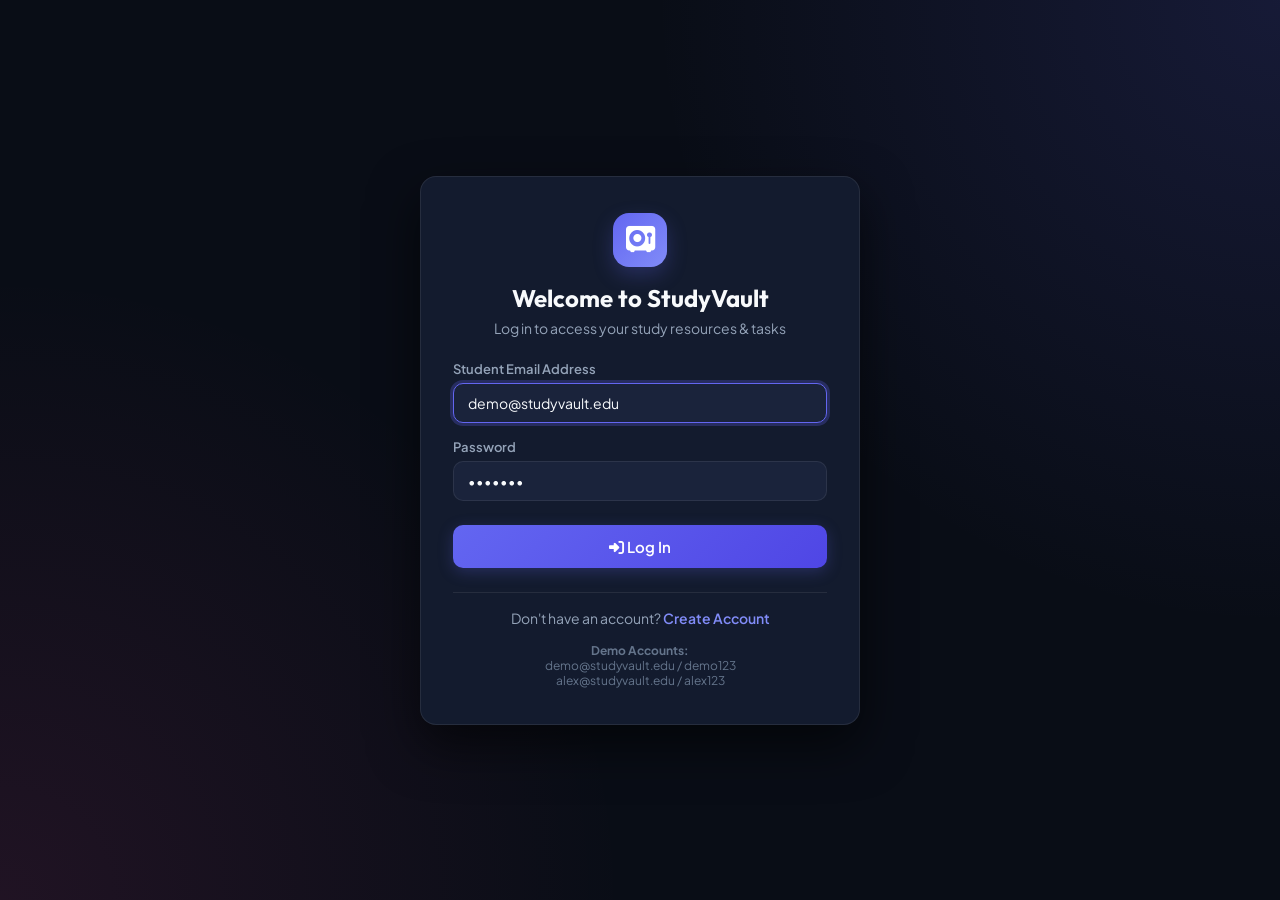
==== commit 049395b4: "Add Login, Register, Logout and per-user isolation to live web app" ====
--- a/index.html
+++ b/index.html
@@ -6,9 +6,202 @@
   <title>StudyVault - Student Study Resource & Task Manager</title>
   <link rel="stylesheet" href="static/css/style.css">
   <link rel="stylesheet" href="https://cdnjs.cloudflare.com/ajax/libs/font-awesome/6.4.0/css/all.min.css">
+  <style>
+    .auth-page {
+      min-height: 100vh;
+      width: 100vw;
+      display: flex;
+      align-items: center;
+      justify-content: center;
+      background: radial-gradient(circle at top right, rgba(99, 102, 241, 0.15), transparent 40%),
+                  radial-gradient(circle at bottom left, rgba(236, 72, 153, 0.1), transparent 40%),
+                  var(--bg-dark);
+      padding: 20px;
+      position: fixed;
+      top: 0;
+      left: 0;
+      z-index: 5000;
+    }
+    .auth-card {
+      background-color: var(--bg-card);
+      border: 1px solid var(--border-color);
+      border-radius: var(--radius-lg);
+      width: 100%;
+      max-width: 440px;
+      padding: 36px 32px;
+      box-shadow: 0 20px 50px rgba(0, 0, 0, 0.6);
+    }
+    .auth-header {
+      text-align: center;
+      margin-bottom: 24px;
+    }
+    .auth-logo {
+      width: 54px;
+      height: 54px;
+      background: linear-gradient(135deg, var(--primary), #818cf8);
+      border-radius: 16px;
+      display: flex;
+      align-items: center;
+      justify-content: center;
+      font-size: 26px;
+      color: white;
+      margin: 0 auto 16px auto;
+      box-shadow: 0 8px 20px var(--primary-glow);
+    }
+    .auth-header h2 {
+      font-family: 'Outfit', sans-serif;
+      font-size: 24px;
+      font-weight: 700;
+    }
+    .auth-header p {
+      color: var(--text-muted);
+      font-size: 14px;
+      margin-top: 6px;
+    }
+    .auth-alert {
+      background-color: rgba(244, 63, 94, 0.15);
+      border: 1px solid var(--priority-high);
+      color: #fda4af;
+      padding: 12px 16px;
+      border-radius: var(--radius-md);
+      font-size: 13px;
+      font-weight: 500;
+      margin-bottom: 20px;
+      display: flex;
+      align-items: center;
+      gap: 10px;
+    }
+    .auth-footer {
+      text-align: center;
+      margin-top: 24px;
+      padding-top: 16px;
+      border-top: 1px solid var(--border-color);
+      font-size: 14px;
+      color: var(--text-muted);
+    }
+    .auth-footer a {
+      color: #818cf8;
+      text-decoration: none;
+      font-weight: 600;
+      cursor: pointer;
+    }
+    .btn-auth-submit {
+      width: 100%;
+      padding: 12px;
+      background: linear-gradient(135deg, var(--primary), #4f46e5);
+      color: white;
+      border: none;
+      border-radius: var(--radius-md);
+      font-size: 15px;
+      font-weight: 600;
+      cursor: pointer;
+      box-shadow: 0 4px 15px var(--primary-glow);
+      transition: var(--transition);
+      margin-top: 8px;
+    }
+    .btn-auth-submit:hover {
+      transform: translateY(-2px);
+      box-shadow: 0 6px 20px rgba(99, 102, 241, 0.4);
+    }
+  </style>
 </head>
 <body>
-  <div class="app-container">
+  <!-- LOGIN VIEW -->
+  <div id="view-login" class="auth-page">
+    <div class="auth-card">
+      <div class="auth-header">
+        <div class="auth-logo">
+          <i class="fa-solid fa-vault"></i>
+        </div>
+        <h2>Welcome to StudyVault</h2>
+        <p>Log in to access your study resources & tasks</p>
+      </div>
+
+      <div id="loginError" class="auth-alert" style="display: none;">
+        <i class="fa-solid fa-circle-exclamation"></i>
+        <span id="loginErrorText">Invalid credentials</span>
+      </div>
+
+      <form onsubmit="handleLogin(event)">
+        <div class="form-group full">
+          <label for="loginEmail">Student Email Address</label>
+          <input type="email" id="loginEmail" placeholder="e.g. demo@studyvault.edu" required autofocus value="demo@studyvault.edu">
+        </div>
+
+        <div class="form-group full">
+          <label for="loginPassword">Password</label>
+          <input type="password" id="loginPassword" placeholder="Enter your password" required value="demo123">
+        </div>
+
+        <button type="submit" class="btn-auth-submit">
+          <i class="fa-solid fa-right-to-bracket"></i> Log In
+        </button>
+      </form>
+
+      <div class="auth-footer">
+        Don't have an account? <a onclick="showAuthView('register')">Create Account</a>
+      </div>
+      
+      <div style="text-align: center; margin-top: 16px; font-size: 12px; color: var(--text-dim);">
+        <strong>Demo Accounts:</strong><br>
+        <code>demo@studyvault.edu</code> / <code>demo123</code><br>
+        <code>alex@studyvault.edu</code> / <code>alex123</code>
+      </div>
+    </div>
+  </div>
+
+  <!-- REGISTER VIEW -->
+  <div id="view-register" class="auth-page" style="display: none;">
+    <div class="auth-card" style="max-width: 480px;">
+      <div class="auth-header">
+        <div class="auth-logo">
+          <i class="fa-solid fa-user-plus"></i>
+        </div>
+        <h2>Create Student Account</h2>
+        <p>Start organizing your study resources and tracking deadlines</p>
+      </div>
+
+      <div id="regError" class="auth-alert" style="display: none;">
+        <i class="fa-solid fa-circle-exclamation"></i>
+        <span id="regErrorText">Error message</span>
+      </div>
+
+      <form onsubmit="handleRegister(event)">
+        <div class="form-group full">
+          <label for="regName">Full Name *</label>
+          <input type="text" id="regName" placeholder="e.g. Harsh Kumar" required>
+        </div>
+
+        <div class="form-group full">
+          <label for="regEmail">Student Email Address *</label>
+          <input type="email" id="regEmail" placeholder="e.g. harsh@college.edu" required>
+        </div>
+
+        <div class="form-grid">
+          <div class="form-group">
+            <label for="regPassword">Password *</label>
+            <input type="password" id="regPassword" placeholder="At least 6 characters" required>
+          </div>
+
+          <div class="form-group">
+            <label for="regConfirm">Confirm Password *</label>
+            <input type="password" id="regConfirm" placeholder="Re-enter password" required>
+          </div>
+        </div>
+
+        <button type="submit" class="btn-auth-submit">
+          <i class="fa-solid fa-user-check"></i> Create Account
+        </button>
+      </form>
+
+      <div class="auth-footer">
+        Already have an account? <a onclick="showAuthView('login')">Log In</a>
+      </div>
+    </div>
+  </div>
+
+  <!-- MAIN APP VIEW (Protected) -->
+  <div id="view-app" class="app-container" style="display: none;">
     <!-- Sidebar Navigation -->
     <aside class="sidebar" id="sidebar">
       <div class="brand">
@@ -21,15 +214,16 @@
         </div>
       </div>
 
+      <!-- Current User Badge -->
       <div style="background-color: var(--bg-input); border: 1px solid var(--border-color); border-radius: var(--radius-md); padding: 10px 14px; margin-bottom: 20px; display: flex; align-items: center; gap: 10px;">
-        <div style="width: 32px; height: 32px; border-radius: 50%; background: linear-gradient(135deg, var(--primary), #818cf8); display: flex; align-items: center; justify-content: center; font-weight: 700; color: white; font-size: 14px;">
-          S
+        <div id="userAvatar" style="width: 32px; height: 32px; border-radius: 50%; background: linear-gradient(135deg, var(--primary), #818cf8); display: flex; align-items: center; justify-content: center; font-weight: 700; color: white; font-size: 14px;">
+          U
         </div>
         <div style="overflow: hidden;">
-          <div style="font-size: 13px; font-weight: 600; white-space: nowrap; overflow: hidden; text-overflow: ellipsis; color: var(--text-main);">
+          <div id="userName" style="font-size: 13px; font-weight: 600; white-space: nowrap; overflow: hidden; text-overflow: ellipsis; color: var(--text-main);">
             Student User
           </div>
-          <div style="font-size: 10px; color: var(--text-dim); white-space: nowrap; overflow: hidden; text-overflow: ellipsis;">
+          <div id="userEmail" style="font-size: 10px; color: var(--text-dim); white-space: nowrap; overflow: hidden; text-overflow: ellipsis;">
             student@studyvault.edu
           </div>
         </div>
@@ -66,6 +260,12 @@
             About / Guide
           </a>
         </li>
+        <li class="nav-item" style="margin-top: 10px; border-top: 1px solid var(--border-color); padding-top: 10px;" onclick="handleLogout()">
+          <a href="#" style="color: var(--priority-high);">
+            <span class="nav-icon"><i class="fa-solid fa-right-from-bracket"></i></span>
+            Logout
+          </a>
+        </li>
       </ul>
 
       <button class="btn-quick-add" onclick="openAddModal()">
@@ -79,8 +279,8 @@
       <div id="tab-dashboard" class="tab-pane">
         <div class="top-bar">
           <div class="page-title">
-            <h2>Welcome to StudyVault!</h2>
-            <p>Track your study materials, active tasks, and upcoming deadlines.</p>
+            <h2 id="welcomeGreeting">Welcome back, Student!</h2>
+            <p>Track your personal study materials, active tasks, and upcoming deadlines.</p>
           </div>
           <div class="top-actions">
             <button class="btn-cancel" onclick="resetSampleData()" title="Reset Sample Data">
@@ -355,13 +555,20 @@
   <!-- Toast Container -->
   <div class="toast-container" id="toastContainer"></div>
 
-  <!-- Application Logic -->
+  <!-- Application & Auth Logic -->
   <script>
-    const STORAGE_KEY = 'studyvault_resources_v1';
+    const USERS_KEY = 'studyvault_users_v2';
+    const CURRENT_USER_KEY = 'studyvault_current_user_v2';
+    let currentUser = null;
     let resources = [];
     let deleteTargetId = null;
 
-    const initialSeed = [
+    const defaultUsers = [
+      { id: 1, name: "Harsh Kumar", email: "demo@studyvault.edu", password: "demo123" },
+      { id: 2, name: "Alex Student", email: "alex@studyvault.edu", password: "alex123" }
+    ];
+
+    const initialSeedUser1 = [
       {
         id: 101,
         title: "Python Flask Tutorial & Documentation",
@@ -406,64 +613,154 @@
         status: "Not Started",
         favorite: 0,
         archived: 0
-      },
-      {
-        id: 104,
-        title: "GitHub Student Developer Repo",
-        url: "https://github.com/public-apis/public-apis",
-        subject: "Web Dev",
-        category: "GitHub",
-        tags: "github, open-source, apis",
-        description: "Collective list of free APIs for software development.",
-        task: "Clone repository and review structure",
-        deadline: "2026-09-28",
-        priority: "Low",
-        status: "Not Started",
-        favorite: 0,
-        archived: 0
-      },
-      {
-        id: 105,
-        title: "SQL Join Queries Tutorial",
-        url: "https://www.w3schools.com/sql/sql_join.asp",
-        subject: "DBMS",
-        category: "Tutorial",
-        tags: "sql, dbms, queries",
-        description: "Visual breakdown of INNER JOIN, LEFT JOIN, and RIGHT JOIN.",
-        task: "Solve join queries exercise",
-        deadline: "2026-09-15",
-        priority: "High",
-        status: "Completed",
-        favorite: 0,
-        archived: 0
       }
     ];
 
-    function loadData() {
-      const raw = localStorage.getItem(STORAGE_KEY);
+    function getUsers() {
+      const raw = localStorage.getItem(USERS_KEY);
       if (raw) {
-        try { resources = JSON.parse(raw); } catch (e) { resources = [...initialSeed]; }
+        try { return JSON.parse(raw); } catch (e) { return [...defaultUsers]; }
+      }
+      localStorage.setItem(USERS_KEY, JSON.stringify(defaultUsers));
+      return [...defaultUsers];
+    }
+
+    function checkAuth() {
+      const raw = localStorage.getItem(CURRENT_USER_KEY);
+      if (raw) {
+        try {
+          currentUser = JSON.parse(raw);
+          showAppView();
+          return;
+        } catch (e) {}
+      }
+      showAuthView('login');
+    }
+
+    function showAuthView(type) {
+      document.getElementById('view-login').style.display = type === 'login' ? 'flex' : 'none';
+      document.getElementById('view-register').style.display = type === 'register' ? 'flex' : 'none';
+      document.getElementById('view-app').style.display = 'none';
+      document.getElementById('loginError').style.display = 'none';
+      document.getElementById('regError').style.display = 'none';
+    }
+
+    function showAppView() {
+      document.getElementById('view-login').style.display = 'none';
+      document.getElementById('view-register').style.display = 'none';
+      document.getElementById('view-app').style.display = 'flex';
+
+      document.getElementById('userName').innerText = currentUser.name;
+      document.getElementById('userEmail').innerText = currentUser.email;
+      document.getElementById('userAvatar').innerText = currentUser.name.charAt(0).toUpperCase();
+      document.getElementById('welcomeGreeting').innerText = `Welcome back, ${currentUser.name}!`;
+
+      loadUserData();
+    }
+
+    function handleLogin(event) {
+      event.preventDefault();
+      const email = document.getElementById('loginEmail').value.trim().toLowerCase();
+      const password = document.getElementById('loginPassword').value.trim();
+      const errBox = document.getElementById('loginError');
+
+      const users = getUsers();
+      const user = users.find(u => u.email.toLowerCase() === email && u.password === password);
+
+      if (!user) {
+        document.getElementById('loginErrorText').innerText = "Invalid email address or password.";
+        errBox.style.display = 'flex';
+        return;
+      }
+
+      currentUser = { id: user.id, name: user.name, email: user.email };
+      localStorage.setItem(CURRENT_USER_KEY, JSON.stringify(currentUser));
+      showToast(`Welcome back, ${user.name}!`, "success");
+      showAppView();
+    }
+
+    function handleRegister(event) {
+      event.preventDefault();
+      const name = document.getElementById('regName').value.trim();
+      const email = document.getElementById('regEmail').value.trim().toLowerCase();
+      const password = document.getElementById('regPassword').value.trim();
+      const confirm = document.getElementById('regConfirm').value.trim();
+      const errBox = document.getElementById('regError');
+
+      if (password.length < 6) {
+        document.getElementById('regErrorText').innerText = "Password must be at least 6 characters long.";
+        errBox.style.display = 'flex';
+        return;
+      }
+
+      if (password !== confirm) {
+        document.getElementById('regErrorText').innerText = "Passwords do not match.";
+        errBox.style.display = 'flex';
+        return;
+      }
+
+      const users = getUsers();
+      if (users.some(u => u.email.toLowerCase() === email)) {
+        document.getElementById('regErrorText').innerText = "An account with this email already exists.";
+        errBox.style.display = 'flex';
+        return;
+      }
+
+      const newUser = { id: Date.now(), name, email, password };
+      users.push(newUser);
+      localStorage.setItem(USERS_KEY, JSON.stringify(users));
+
+      currentUser = { id: newUser.id, name: newUser.name, email: newUser.email };
+      localStorage.setItem(CURRENT_USER_KEY, JSON.stringify(currentUser));
+
+      showToast(`Account created! Welcome ${name}`, "success");
+      showAppView();
+    }
+
+    function handleLogout() {
+      localStorage.removeItem(CURRENT_USER_KEY);
+      currentUser = null;
+      showToast("Logged out successfully.", "info");
+      showAuthView('login');
+    }
+
+    // User Resource Isolation Logic
+    function getResourceStorageKey() {
+      return `studyvault_resources_user_${currentUser ? currentUser.id : 'guest'}`;
+    }
+
+    function loadUserData() {
+      const key = getResourceStorageKey();
+      const raw = localStorage.getItem(key);
+      if (raw) {
+        try { resources = JSON.parse(raw); } catch (e) { resources = []; }
       } else {
-        resources = [...initialSeed];
-        saveData();
-      }
-    }
-
-    function saveData() {
-      localStorage.setItem(STORAGE_KEY, JSON.stringify(resources));
+        if (currentUser && currentUser.id === 1) {
+          resources = [...initialSeedUser1];
+        } else {
+          resources = [];
+        }
+        saveUserData();
+      }
       renderApp();
     }
 
+    function saveUserData() {
+      if (!currentUser) return;
+      localStorage.setItem(getResourceStorageKey(), JSON.stringify(resources));
+      renderApp();
+    }
+
     function resetSampleData() {
-      if (confirm("Reset all study resources to initial sample data?")) {
-        resources = [...initialSeed];
-        saveData();
+      if (confirm("Reset study resources to initial sample data for your account?")) {
+        resources = currentUser && currentUser.id === 1 ? [...initialSeedUser1] : [];
+        saveUserData();
         showToast("Sample data restored!", "success");
       }
     }
 
     document.addEventListener('DOMContentLoaded', () => {
-      loadData();
+      checkAuth();
     });
 
     function switchTab(tab) {
@@ -499,7 +796,6 @@
       document.getElementById('dashPending').innerText = pendingTasks;
       document.getElementById('dashFavs').innerText = favs;
 
-      // Subject breakdown
       const counts = {};
       active.forEach(r => {
         const s = r.subject || 'Other';
@@ -525,7 +821,6 @@
         }).join('');
       }
 
-      // Upcoming Deadlines
       const deadlines = active
         .filter(r => r.deadline && r.status !== 'Completed')
         .sort((a, b) => a.deadline.localeCompare(b.deadline))
@@ -732,7 +1027,6 @@
 
       btn.innerHTML = `<i class="fa-solid fa-spinner fa-spin"></i> Fetching...`;
       
-      // Use client fetch or fallback title clean up
       fetch(`https://api.allorigins.win/get?url=${encodeURIComponent(url)}`)
         .then(res => res.json())
         .then(data => {
@@ -810,7 +1104,7 @@
       }
 
       closeModal();
-      saveData();
+      saveUserData();
     }
 
     function toggleFav(id) {
@@ -818,7 +1112,7 @@
       if (item) {
         item.favorite = item.favorite === 1 ? 0 : 1;
         showToast(item.favorite === 1 ? 'Added to Favorites!' : 'Removed from Favorites', 'info');
-        saveData();
+        saveUserData();
       }
     }
 
@@ -827,7 +1121,7 @@
       if (item) {
         item.archived = item.archived === 1 ? 0 : 1;
         showToast(item.archived === 1 ? 'Resource archived!' : 'Resource restored!', 'info');
-        saveData();
+        saveUserData();
       }
     }
 
@@ -836,7 +1130,7 @@
       if (item) {
         item.status = newStatus;
         showToast(`Status updated to "${newStatus}"`, 'success');
-        saveData();
+        saveUserData();
       }
     }
 
@@ -853,7 +1147,7 @@
         resources = resources.filter(r => r.id !== deleteTargetId);
         showToast('Resource permanently deleted!', 'success');
         closeDeleteModal();
-        saveData();
+        saveUserData();
       }
     }
 
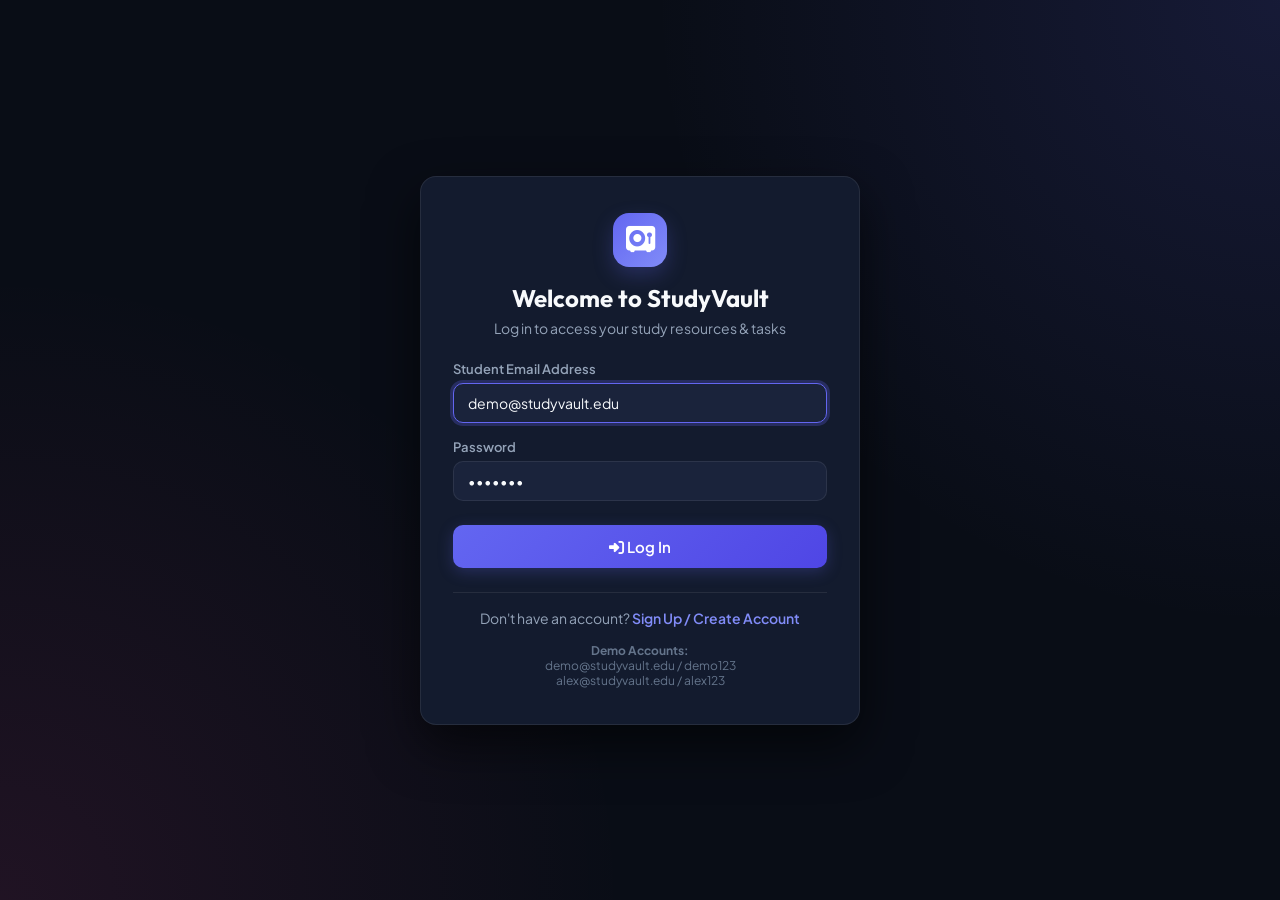
==== commit dc8bbc99: "Update index.html for direct login and signup views" ====
--- a/index.html
+++ b/index.html
@@ -139,7 +139,7 @@
       </form>
 
       <div class="auth-footer">
-        Don't have an account? <a onclick="showAuthView('register')">Create Account</a>
+        Don't have an account? <a onclick="showAuthView('register')">Sign Up / Create Account</a>
       </div>
       
       <div style="text-align: center; margin-top: 16px; font-size: 12px; color: var(--text-dim);">
@@ -150,7 +150,7 @@
     </div>
   </div>
 
-  <!-- REGISTER VIEW -->
+  <!-- REGISTER / SIGNUP VIEW -->
   <div id="view-register" class="auth-page" style="display: none;">
     <div class="auth-card" style="max-width: 480px;">
       <div class="auth-header">
@@ -190,7 +190,7 @@
         </div>
 
         <button type="submit" class="btn-auth-submit">
-          <i class="fa-solid fa-user-check"></i> Create Account
+          <i class="fa-solid fa-user-check"></i> Sign Up
         </button>
       </form>
 
@@ -214,19 +214,24 @@
         </div>
       </div>
 
-      <!-- Current User Badge -->
-      <div style="background-color: var(--bg-input); border: 1px solid var(--border-color); border-radius: var(--radius-md); padding: 10px 14px; margin-bottom: 20px; display: flex; align-items: center; gap: 10px;">
-        <div id="userAvatar" style="width: 32px; height: 32px; border-radius: 50%; background: linear-gradient(135deg, var(--primary), #818cf8); display: flex; align-items: center; justify-content: center; font-weight: 700; color: white; font-size: 14px;">
-          U
-        </div>
-        <div style="overflow: hidden;">
-          <div id="userName" style="font-size: 13px; font-weight: 600; white-space: nowrap; overflow: hidden; text-overflow: ellipsis; color: var(--text-main);">
-            Student User
-          </div>
-          <div id="userEmail" style="font-size: 10px; color: var(--text-dim); white-space: nowrap; overflow: hidden; text-overflow: ellipsis;">
-            student@studyvault.edu
-          </div>
-        </div>
+      <!-- Current User Badge & Logout Bar -->
+      <div style="background-color: var(--bg-input); border: 1px solid var(--border-color); border-radius: var(--radius-md); padding: 10px 14px; margin-bottom: 20px; display: flex; align-items: center; justify-content: space-between;">
+        <div style="display: flex; align-items: center; gap: 10px; overflow: hidden;">
+          <div id="userAvatar" style="width: 32px; height: 32px; border-radius: 50%; background: linear-gradient(135deg, var(--primary), #818cf8); display: flex; align-items: center; justify-content: center; font-weight: 700; color: white; font-size: 14px; flex-shrink: 0;">
+            U
+          </div>
+          <div style="overflow: hidden;">
+            <div id="userName" style="font-size: 13px; font-weight: 600; white-space: nowrap; overflow: hidden; text-overflow: ellipsis; color: var(--text-main);">
+              Student User
+            </div>
+            <div id="userEmail" style="font-size: 10px; color: var(--text-dim); white-space: nowrap; overflow: hidden; text-overflow: ellipsis;">
+              student@studyvault.edu
+            </div>
+          </div>
+        </div>
+        <button onclick="handleLogout()" title="Logout" style="background: none; border: none; color: var(--priority-high); font-size: 16px; cursor: pointer; padding: 4px;">
+          <i class="fa-solid fa-right-from-bracket"></i>
+        </button>
       </div>
 
       <ul class="nav-menu">
@@ -263,7 +268,7 @@
         <li class="nav-item" style="margin-top: 10px; border-top: 1px solid var(--border-color); padding-top: 10px;" onclick="handleLogout()">
           <a href="#" style="color: var(--priority-high);">
             <span class="nav-icon"><i class="fa-solid fa-right-from-bracket"></i></span>
-            Logout
+            Logout / Switch Account
           </a>
         </li>
       </ul>
@@ -283,8 +288,8 @@
             <p>Track your personal study materials, active tasks, and upcoming deadlines.</p>
           </div>
           <div class="top-actions">
-            <button class="btn-cancel" onclick="resetSampleData()" title="Reset Sample Data">
-              <i class="fa-solid fa-rotate-right"></i> Reset Demo Data
+            <button class="btn-cancel" onclick="handleLogout()" title="Log out / Switch User">
+              <i class="fa-solid fa-user-gear"></i> Logout
             </button>
             <button class="btn-save" onclick="openAddModal()">
               <i class="fa-solid fa-plus"></i> Add Resource
@@ -557,8 +562,8 @@
 
   <!-- Application & Auth Logic -->
   <script>
-    const USERS_KEY = 'studyvault_users_v2';
-    const CURRENT_USER_KEY = 'studyvault_current_user_v2';
+    const USERS_KEY = 'studyvault_users_v3';
+    const CURRENT_USER_KEY = 'studyvault_current_user_v3';
     let currentUser = null;
     let resources = [];
     let deleteTargetId = null;
@@ -626,6 +631,13 @@
     }
 
     function checkAuth() {
+      const urlParams = new URLSearchParams(window.location.search);
+      if (urlParams.get('logout') === 'true') {
+        localStorage.removeItem(CURRENT_USER_KEY);
+        showAuthView('login');
+        return;
+      }
+
       const raw = localStorage.getItem(CURRENT_USER_KEY);
       if (raw) {
         try {
@@ -724,7 +736,6 @@
       showAuthView('login');
     }
 
-    // User Resource Isolation Logic
     function getResourceStorageKey() {
       return `studyvault_resources_user_${currentUser ? currentUser.id : 'guest'}`;
     }
@@ -1147,7 +1158,7 @@
         resources = resources.filter(r => r.id !== deleteTargetId);
         showToast('Resource permanently deleted!', 'success');
         closeDeleteModal();
-        saveUserData();
+        saveData();
       }
     }
 
